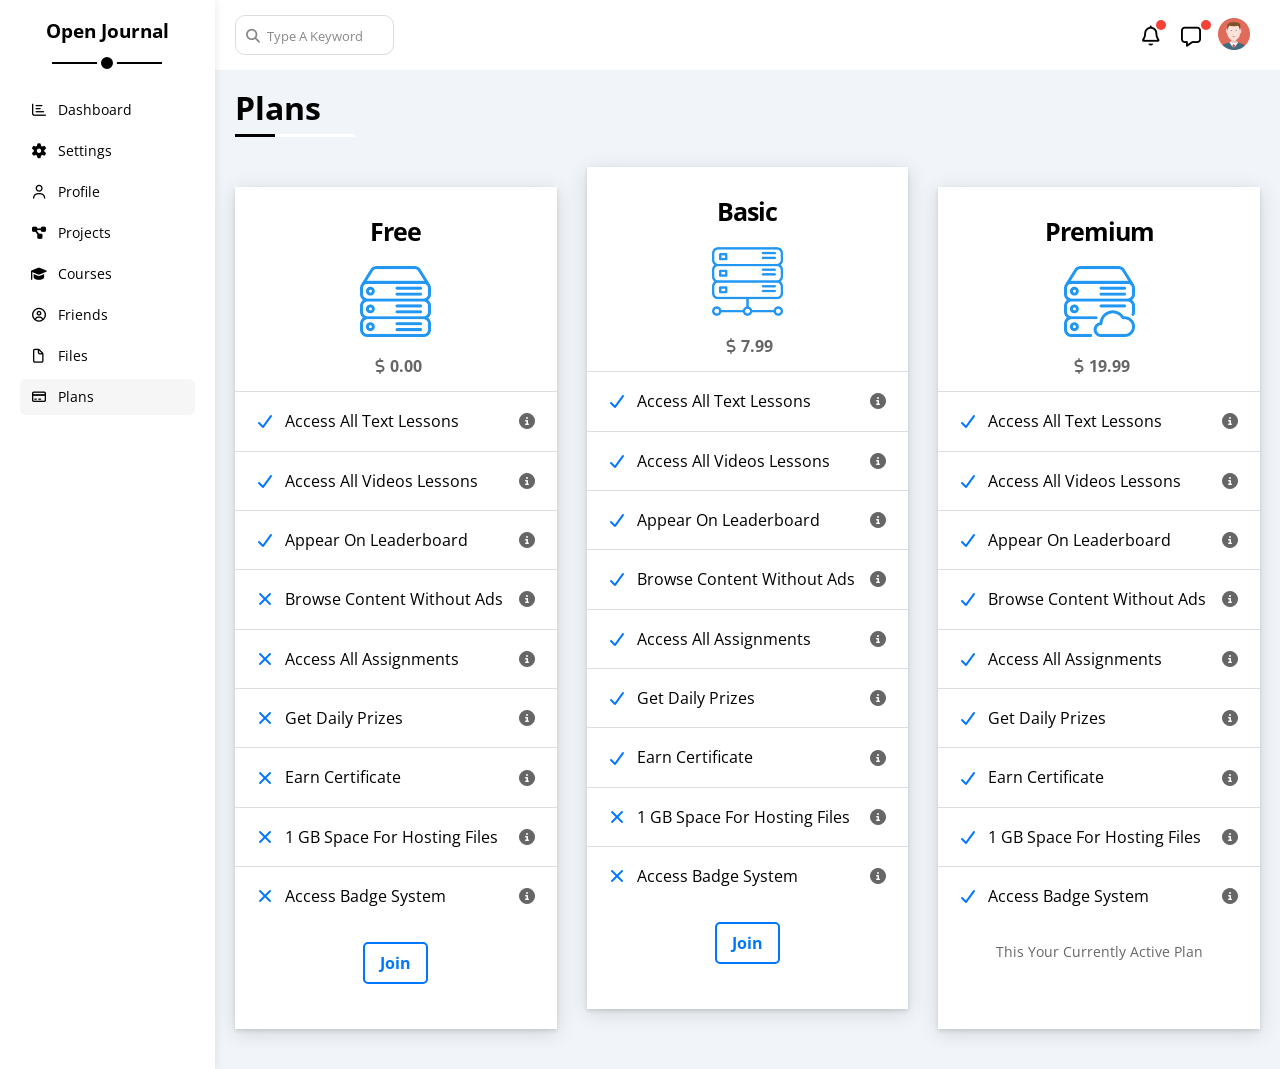
==== plans.html @ 44e31627 "Uploading open journal dashboard" ====
<!doctype html>
<html lang="en">
  <head>
    <meta charset="UTF-8" />
    <meta name="viewport" content="width=device-width, initial-scale=1.0" />
    <title>Plans</title>

    <link rel="icon" href="./images/favicon.svg" type="image/svg+xml" />

    <!-- Stylesheets -->
    <link rel="stylesheet" href="./CSS/all.min.css" />
    <link rel="stylesheet" href="./CSS/normalize.css" />
    <link rel="stylesheet" href="./CSS/sheard-styles.css" />
    <link rel="stylesheet" href="./CSS/plans.css" />
    <!-- Google Fonts -->
    <link rel="preconnect" href="https://fonts.googleapis.com" />
    <link rel="preconnect" href="https://fonts.gstatic.com" crossorigin />
    <link
      href="https://fonts.googleapis.com/css2?family=Open+Sans:wght@300;500&display=swap"
      rel="stylesheet"
    />
  </head>
  <body>
    <div class="page">
      <div class="sidebar">
        <h3>Open Journal</h3>
        <ul>
          <li>
            <a href="index.html">
              <i class="fa-regular fa-chart-bar fa-fw"></i>
              <span>Dashboard</span>
            </a>
          </li>
          <li>
            <a href="settings.html">
              <i class="fa-solid fa-gear fa-fw"></i>
              <span>Settings</span>
            </a>
          </li>
          <li>
            <a href="profile.html">
              <i class="fa-regular fa-user fa-fw"></i>
              <span>Profile</span>
            </a>
          </li>
          <li>
            <a href="projects.html">
              <i class="fa-solid fa-diagram-project fa-fw"></i>
              <span>Projects</span>
            </a>
          </li>
          <li>
            <a href="courses.html">
              <i class="fa-solid fa-graduation-cap fa-fw"></i>
              <span>Courses</span>
            </a>
          </li>
          <li>
            <a href="friends.html">
              <i class="fa-regular fa-circle-user fa-fw"></i>
              <span>Friends</span>
            </a>
          </li>
          <li>
            <a href="files.html">
              <i class="fa-regular fa-file fa-fw"></i>
              <span>Files</span>
            </a>
          </li>
          <li>
            <a href="plans.html" class="active">
              <i class="fa-regular fa-credit-card fa-fw"></i>
              <span>Plans</span>
            </a>
          </li>
        </ul>
      </div>

      <div class="main-content">
        <header>
          <div class="search">
            <i class="fa-solid fa-magnifying-glass"></i>
            <input
              type="text"
              id="search-input"
              name="search-input"
              placeholder="Type A Keyword"
            />
          </div>

          <div class="icons">
            <span class="notification">
              <i class="fa-regular fa-bell fa-lg"></i>
            </span>

            <span class="message">
              <i class="fa-regular fa-message fa-lg"></i>
            </span>

            <span class="user">
              <img src="./images/avatar.png" alt="User Avatar" />
            </span>
          </div>
        </header>

        <h1>Plans</h1>

        <div class="plans">
          <div class="plan free">
            <div class="plan-price">
              <h2>Free</h2>
              <img src="./images/hosting-basic.png" alt="Plan Image">
              <span><i class="fa-solid fa-dollar-sign"></i>0.00</span>
            </div>
            <ul>
              <li>
                <i class="fa-solid fa-check fa-fw yes"></i> Access All Text
                Lessons <i class="fa-solid fa-circle-info help"></i>
              </li>
              <li>
                <i class="fa-solid fa-check fa-fw yes"></i> Access All Videos
                Lessons <i class="fa-solid fa-circle-info help"></i>
              </li>
              <li>
                <i class="fa-solid fa-check fa-fw yes"></i> Appear On
                Leaderboard <i class="fa-solid fa-circle-info help"></i>
              </li>
              <li>
                <i class="fa-solid fa-xmark fa-fw"></i> Browse Content Without
                Ads <i class="fa-solid fa-circle-info help"></i>
              </li>
              <li>
                <i class="fa-solid fa-xmark fa-fw"></i> Access All Assignments
                <i class="fa-solid fa-circle-info help"></i>
              </li>
              <li>
                <i class="fa-solid fa-xmark fa-fw"></i> Get Daily Prizes
                <i class="fa-solid fa-circle-info help"></i>
              </li>
              <li>
                <i class="fa-solid fa-xmark fa-fw"></i> Earn Certificate
                <i class="fa-solid fa-circle-info help"></i>
              </li>
              <li>
                <i class="fa-solid fa-xmark fa-fw"></i> 1 GB Space For Hosting
                Files <i class="fa-solid fa-circle-info help"></i>
              </li>
              <li>
                <i class="fa-solid fa-xmark fa-fw"></i> Access Badge System
                <i class="fa-solid fa-circle-info help"></i>
              </li>
            </ul>
            <a href="#" class="btn"> Join</a>
          </div>

          <div class="plan basic">
            <div class="plan-price">
              <h2>Basic</h2>
              <img src="./images/hosting-advanced.png" alt="Plan image">
              <span><i class="fa-solid fa-dollar-sign"></i>7.99</span>
            </div>
            <ul>
              <li>
                <i class="fa-solid fa-check fa-fw yes"></i> Access All Text
                Lessons <i class="fa-solid fa-circle-info help"></i>
              </li>
              <li>
                <i class="fa-solid fa-check fa-fw yes"></i> Access All Videos
                Lessons <i class="fa-solid fa-circle-info help"></i>
              </li>
              <li>
                <i class="fa-solid fa-check fa-fw yes"></i> Appear On
                Leaderboard <i class="fa-solid fa-circle-info help"></i>
              </li>
              <li>
                <i class="fa-solid fa-check fa-fw yes"></i> Browse Content
                Without Ads <i class="fa-solid fa-circle-info help"></i>
              </li>
              <li>
                <i class="fa-solid fa-check fa-fw yes"></i> Access All
                Assignments <i class="fa-solid fa-circle-info help"></i>
              </li>
              <li>
                <i class="fa-solid fa-check fa-fw yes"></i> Get Daily Prizes
                <i class="fa-solid fa-circle-info help"></i>
              </li>
              <li>
                <i class="fa-solid fa-check fa-fw yes"></i> Earn Certificate
                <i class="fa-solid fa-circle-info help"></i>
              </li>
              <li>
                <i class="fa-solid fa-xmark fa-fw"></i> 1 GB Space For Hosting
                Files <i class="fa-solid fa-circle-info help"></i>
              </li>
              <li>
                <i class="fa-solid fa-xmark fa-fw"></i> Access Badge System
                <i class="fa-solid fa-circle-info help"></i>
              </li>
            </ul>
            <a href="#" class="btn"> Join</a>
          </div>

          <div class="plan premium">
            <div class="plan-price">
              <h2>Premium</h2>
              <img src="./images/hosting-professional.png" alt="Plan image">
              <span><i class="fa-solid fa-dollar-sign"></i>19.99</span>
            </div>
            <ul>
              <li>
                <i class="fa-solid fa-check fa-fw yes"></i>
                Access All Text Lessons
                <i class="fa-solid fa-circle-info help"></i>
              </li>
              <li>
                <i class="fa-solid fa-check fa-fw yes"></i>
                Access All Videos Lessons
                <i class="fa-solid fa-circle-info help"></i>
              </li>
              <li>
                <i class="fa-solid fa-check fa-fw yes"></i>
                Appear On Leaderboard
                <i class="fa-solid fa-circle-info help"></i>
              </li>
              <li>
                <i class="fa-solid fa-check fa-fw yes"></i>
                Browse Content Without Ads
                <i class="fa-solid fa-circle-info help"></i>
              </li>
              <li>
                <i class="fa-solid fa-check fa-fw yes"></i>
                Access All Assignments
                <i class="fa-solid fa-circle-info help"></i>
              </li>
              <li>
                <i class="fa-solid fa-check fa-fw yes"></i> Get Daily Prizes
                <i class="fa-solid fa-circle-info help"></i>
              </li>
              <li>
                <i class="fa-solid fa-check fa-fw yes"></i> Earn Certificate
                <i class="fa-solid fa-circle-info help"></i>
              </li>

              <li>
                <i class="fa-solid fa-check fa-fw yes"></i>
                1 GB Space For Hosting Files
                <i class="fa-solid fa-circle-info help"></i>
              </li>
              <li>
                <i class="fa-solid fa-check fa-fw yes"></i> Access Badge System
                <i class="fa-solid fa-circle-info help"></i>
              </li>
            </ul>
            <span>This Your Currently Active Plan</span>
          </div>
        </div>
      </div>
    </div>
  </body>
</html>
---- CSS/sheard-styles.css ----
:root {
  --blue-color: #0075ff;
  --blue-alt-color: #0d69d5;
  --orange-color: #f59e0b;
  --green-color: #22c55e;
  --red-color: #f44336;
  --grey-color: #888;
  --transition: 0.3s;
  --rad-10: 10px;
  --rad-6: 6px;
  --line-height: 1.8;
  --p-color: #666;
}
html {
  scroll-behavior: smooth;
}

* {
  -webkit-box-sizing: border-box;
  -moz-box-sizing: border-box;
  box-sizing: border-box;
}

*:focus {
  outline: none;
}
body {
  font-family: "Open Sans", sans-serif;
  margin: 0;
  caret-color: var(--blue-color);
}
ul {
  list-style: none;
  padding: 0;
}
a {
  text-decoration: none;
  color: black;
}
::-webkit-scrollbar {
  width: 10px;
}
::-webkit-scrollbar-track {
  background-color: #f1f1f1;
}
::-webkit-scrollbar-thumb {
  background-color: var(--blue-color);
  border-radius: 5px;
}
::-webkit-scrollbar-thumb:hover {
  background-color: var(--blue-alt-color);
}
::selection {
  background-color: var(--blue-color);
  color: white;
}
.page {
  min-height: 100vh;
  background-color: #f1f5f9;
  display: flex;
}

/* sidebar */
.sidebar {
  width: 250px;
  padding: 20px;
  background-color: white;
  box-shadow: 0 0 10px rgba(0, 0, 0, 0.1);
  position: relative;
  transition: var(--transition);
}
.sidebar > h3 {
  position: relative;
  text-align: center;
  margin-top: 0;
  margin-bottom: 50px;
  z-index: 1;
}
.sidebar > h3::before,
.sidebar > h3::after {
  content: "";
  position: absolute;
  left: 50%;
  background-color: black;
  transform: translateX(-50%);
}
.sidebar > h3::after {
  width: 110px;
  height: 2px;
  bottom: -22px;
  z-index: -1;
}
.sidebar > h3::before {
  width: 12px;
  height: 12px;
  bottom: -31px;
  border: 4px solid white;
  border-radius: 50%;
}

.sidebar ul li a {
  font-size: 14px;
  padding: 10px;
  margin-bottom: 5px;
  border-radius: var(--rad-6, 6px);
  display: flex;
  align-items: center;
  transition: var(--transition);
}
.sidebar ul li a:hover,
.sidebar ul li a.active {
  background-color: #f6f6f6;
}
.sidebar ul li a i {
  margin-right: 10px;
}

@media (max-width: 767.98px) {
  .sidebar > h3 {
    font-size: 13px;
    margin-bottom: 20px;
  }
  .sidebar > h3::after,
  .sidebar > h3::before {
    display: none;
  }
  .sidebar {
    width: 65px;
    padding: 10px;
  }
  .sidebar ul li a span {
    display: none;
  }
}
/* End sidebar */

/* Start Main Content */
.main-content {
  width: 100%;
  overflow: hidden;
  margin-bottom: 20px;
}
header {
  display: flex;
  justify-content: space-between;
  align-items: center;
  background-color: white;
  padding: 15px;
}
.search {
  position: relative;
  border: 1px solid #ddd;
  padding: 9px 8px;
  border-radius: 10px;
  margin-left: 5px;
}
.search > i {
  font-size: 14px;
  color: var(--grey-color);
}

.search > input {
  width: 120px;
  border: none;
  transition: width var(--transition);
}
@media (max-width: 767.98px) {
  .search > input {
    max-width: 120px;
  }
}

.search > input::placeholder {
  font-size: 13px;
  color: var(--grey-color);
  transition: var(--transition);
}
.search > input:focus::placeholder {
  opacity: 0;
}
.search > input:focus {
  width: 160px;
}

header .icons {
  cursor: pointer;
  display: flex;
  align-items: center;
}
header .icons > span {
  margin-right: 15px;
  position: relative;
}
@media (max-width: 767.98px) {
  header .icons > span {
    margin-right: 12px;
  }
  header .icons > span:last-child {
    margin-right: 0;
  }
}
header .icons > .user img {
  max-width: 32px;
}
header .icons > .notification::before,
header .icons > .message::before {
  content: "";
  position: absolute;
  top: -6px;
  right: -3px;
  width: 10px;
  height: 10px;
  background-color: var(--red-color);
  border-radius: 50%;
}
header .icons > .message::before {
  right: -8px;
}
h1 {
  position: relative;
  margin: 20px 20px 40px;
}
h1::before,
h1::after {
  content: "";
  position: absolute;
  left: 0;
  bottom: -10px;
  height: 3px;
}
h1::before {
  width: 120px;
  background-color: white;
}
h1::after {
  width: 40px;
  background-color: black;
}
/* End Main Content */
/* Start Wrapper */
.wrapper {
  display: grid;
  grid-template-columns: repeat(auto-fill, minmax(450px, 1fr));
  gap: 20px;
  margin: 0 20px;
}
/* End Wrapper */

/* Start Widget */
.widget {
  background-color: white;
  border-radius: var(--rad-10);
  padding: 20px;
}
.widget > h2 {
  margin-top: 0px;
  margin-bottom: 10px;
}
.widget > p {
  font-size: 15px;
  color: var(--grey-color);
  margin-top: 0px;
  margin-bottom: 20px;
}
/* End Widget */
.btn-shape {
  padding: 5px 10px;
  border-radius: var(--rad-6);
}

/* Toggle Switch */
.toggle-checkbox {
  -webkit-appearance: none;
  appearance: none;
}

.toggle-switch {
  background-color: #ccc;
  width: 78px;
  height: 32px;
  border-radius: 16px;
  position: relative;
  cursor: pointer;
  transition: var(--transition);
  margin-left: auto;
}
.toggle-switch::before {
  font-family: var(--fa-style-family-classic);
  content: "\f00d";
  font-weight: 900;
  position: absolute;
  top: 4px;
  left: 4px;
  width: 24px;
  height: 24px;
  background-color: white;
  border-radius: 50%;
  transition: transform 0.3s ease;
  display: flex;
  justify-content: center;
  align-items: center;
  color: #eee;
  transition: var(--transition);
}
.toggle-checkbox:checked + .toggle-switch {
  background-color: var(--blue-color);
}

.toggle-checkbox:checked + .toggle-switch::before {
  left: 50px;
  color: var(--blue-color);
  content: "\f00c";
}
---- CSS/plans.css ----
.plans {
  display: grid;
  grid-template-columns: repeat(auto-fill, minmax(300px, 1fr));
  gap: 30px;
  padding: 20px;
}
.plan {
  background-color: white;
  padding: 30px 0;
  text-align: center;
  z-index: 2;
  position: relative;
  box-shadow:
    0px 4px 20px 0 rgb(0 0 0 / 13%),
    0px 2px 4px 0 rgb(0 0 0 / 12%);
  transition: var(--transition);
  z-index: 1;
}
.plan::before,
.plan::after {
  content: "";
  position: absolute;
  width: 0;
  height: 50%;
  background-color: #f6f6f6;
  z-index: -1;
  transition: var(--transition);
}
.plan::before {
  top: 0;
  left: 0;
}
.plan::after {
  bottom: 0;
  right: 0;
}
.plan:hover::before,
.plan:hover::after {
  width: 100%;
}

@media (min-width: 1200.98px) {
  .plan:nth-child(2) {
    top: -20px;
  }
}
.plan h2 {
  margin-bottom: 20px;
  font-size: 25px;
  font-weight: bold;
  letter-spacing: -1px;
  margin-top: 0;
}

.plan img {
  display: block;
  max-width: 22%;
  margin: 0 auto 20px;
}

.plan .plan-price span:last-child {
  font-size: 16px;
  color: var(--p-color);
  font-weight: bold;
  display: block;
}

.plan ul {
  text-align: left;
}

.plan ul li {
  border-top: 1px solid #dedede;
  padding: 20px;
  display: flex;
  align-items: center;
}

.plan ul li i:first-child {
  color: var(--blue-color);
  margin-right: 10px;
  font-weight: 900;
}
.plan ul li i:last-child {
  margin-left: auto;
  color: var(--p-color);
}

.btn {
  display: block;
  width: fit-content;
  padding: 10px 15px;
  margin: 15px auto;
  color: var(--blue-color);
  font-weight: bold;
  border: 2px solid var(--blue-color);
  border-radius: 5px;
  transition: var(--transition);
}

.btn:hover {
  color: white;
  background-color: var(--blue-color);
}

.premium span:last-child {
  color: var(--p-color);
  font-size: 14px;
}
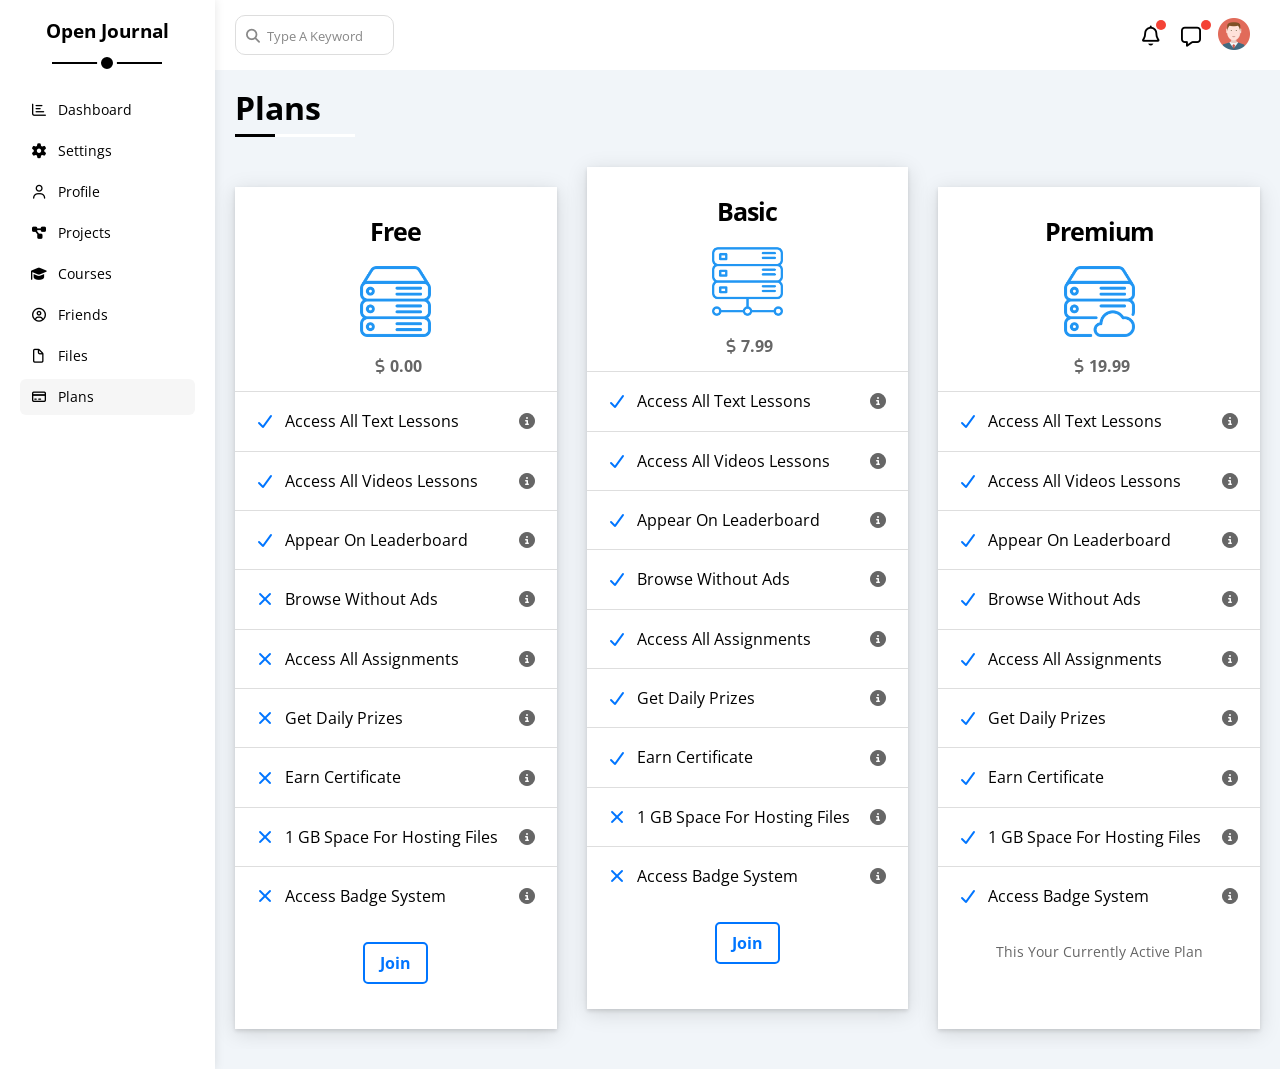
==== commit d461aabf: "Fix X-Small devices Responsive" ====
--- a/plans.html
+++ b/plans.html
@@ -126,7 +126,7 @@
                 Leaderboard <i class="fa-solid fa-circle-info help"></i>
               </li>
               <li>
-                <i class="fa-solid fa-xmark fa-fw"></i> Browse Content Without
+                <i class="fa-solid fa-xmark fa-fw"></i> Browse Without
                 Ads <i class="fa-solid fa-circle-info help"></i>
               </li>
               <li>
@@ -173,7 +173,7 @@
                 Leaderboard <i class="fa-solid fa-circle-info help"></i>
               </li>
               <li>
-                <i class="fa-solid fa-check fa-fw yes"></i> Browse Content
+                <i class="fa-solid fa-check fa-fw yes"></i> Browse
                 Without Ads <i class="fa-solid fa-circle-info help"></i>
               </li>
               <li>
@@ -224,7 +224,7 @@
               </li>
               <li>
                 <i class="fa-solid fa-check fa-fw yes"></i>
-                Browse Content Without Ads
+                Browse Without Ads
                 <i class="fa-solid fa-circle-info help"></i>
               </li>
               <li>
--- a/CSS/sheard-styles.css
+++ b/CSS/sheard-styles.css
@@ -244,6 +244,13 @@
   gap: 20px;
   margin: 0 20px;
 }
+@media (max-width: 767.98px) {
+  .wrapper {
+    grid-template-columns: minmax(200px, 1fr);
+    gap: 10px;
+    margin: 0 10px;
+  }
+}
 /* End Wrapper */
 
 /* Start Widget */
@@ -262,6 +269,17 @@
   margin-top: 0px;
   margin-bottom: 20px;
 }
+@media (max-width: 767.98px) {
+  .widget > h2 {
+    font-size: 22px;
+  }
+}
+@media (max-width: 575.98px) { 
+  .widget > p {
+    font-size: 14px;
+  }
+ }
+
 /* End Widget */
 .btn-shape {
   padding: 5px 10px;
@@ -311,3 +329,17 @@
   color: var(--blue-color);
   content: "\f00c";
 }
+@media (max-width: 767.98px) {
+  .toggle-switch {
+    width: 69px;
+    height: 26px;
+  }
+  .toggle-checkbox:checked + .toggle-switch::before {
+    left: 45px;
+  }
+  .toggle-switch::before {
+    top: 3px;
+    width: 21px;
+    height: 21px;
+  }
+}
--- a/CSS/plans.css
+++ b/CSS/plans.css
@@ -3,6 +3,13 @@
   grid-template-columns: repeat(auto-fill, minmax(300px, 1fr));
   gap: 30px;
   padding: 20px;
+}
+@media (max-width: 767.98px) {
+  .plans {
+    grid-template-columns: minmax(200px, 1fr);
+    padding: 10px;
+    gap: 10px;
+  }
 }
 .plan {
   background-color: white;
